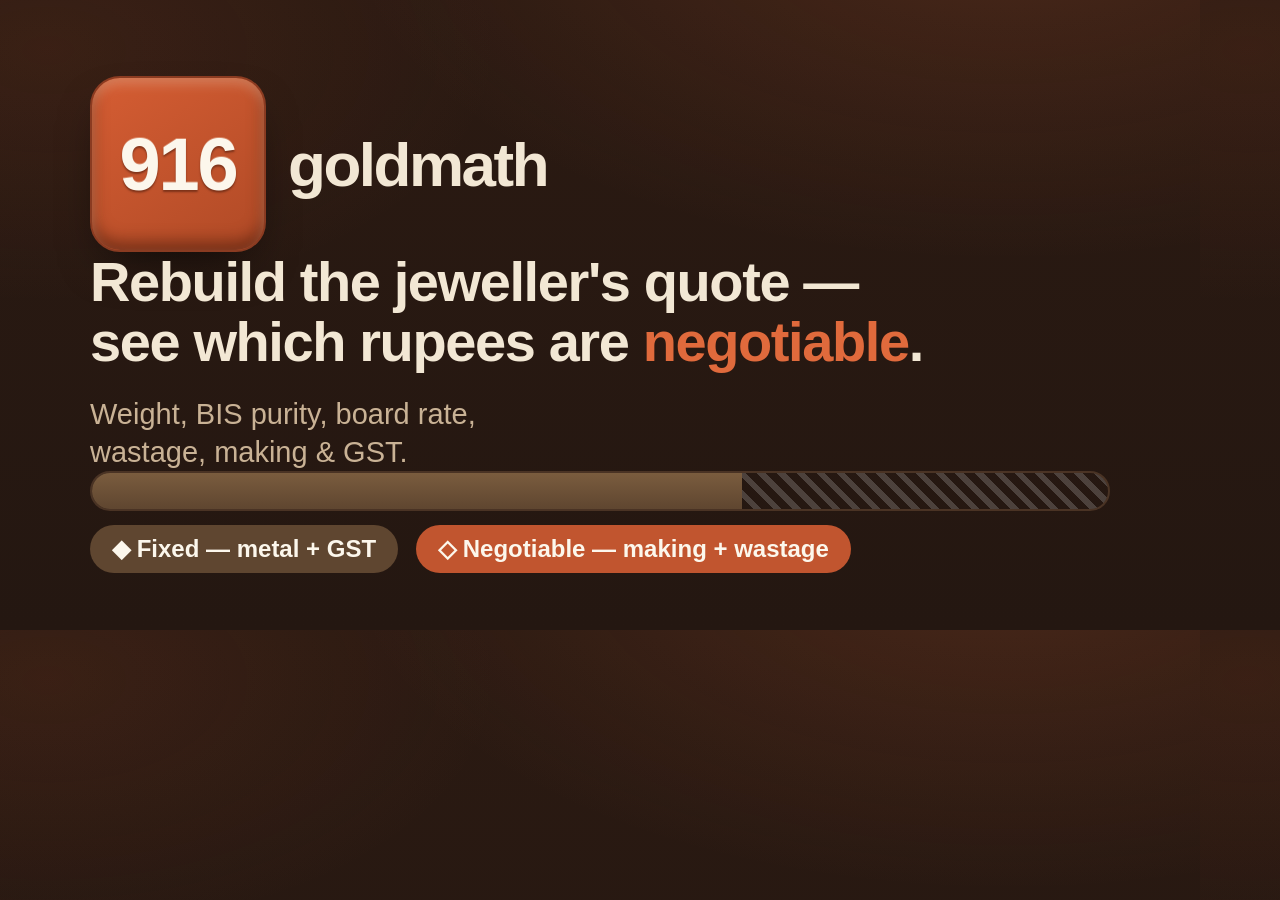
==== assets/og.html @ 1b3869f3 "goldmath: initial build Gold jewellery price calculator that rebuilds a jeweller's quote from weight" ====
<!doctype html>
<html lang="en">
<head>
<meta charset="utf-8">
<style>
  :root {
    --bg: #241711; --card: #2F1F16; --line: #4A3324;
    --ink: #F2E7D4; --soft: #C9B295;
    --accent: #E06A3C; --accent-deep: #C1552F; --fixed: #6B5136;
    --cream: #FCF7EC;
    --sans: ui-sans-serif, -apple-system, "Segoe UI", Roboto, "Noto Sans", sans-serif;
  }
  * { box-sizing: border-box; margin: 0; padding: 0; }
  html, body { width: 1200px; height: 630px; overflow: hidden; }
  body {
    position: relative; font-family: var(--sans); color: var(--ink);
    -webkit-font-smoothing: antialiased;
    background:
      radial-gradient(1100px 560px at 84% -12%, rgba(224,106,60,0.16), transparent 60%),
      radial-gradient(820px 460px at 4% 8%, rgba(193,85,47,0.10), transparent 55%),
      linear-gradient(180deg, #2b1a12 0%, #241711 100%);
  }
  .frame { position: absolute; inset: 0; padding: 76px 90px; display: flex; flex-direction: column; justify-content: space-between; }
  .brand { display: flex; align-items: center; gap: 22px; }
  .brand__word { font-size: 62px; font-weight: 800; letter-spacing: -0.04em; }

  /* the debossed hallmark punch */
  .punch {
    width: 176px; height: 176px; border-radius: 30px;
    background: linear-gradient(145deg, #d55d33, #b04a26);
    display: grid; place-items: center;
    box-shadow: inset 0 6px 12px rgba(255,220,190,0.30),
                inset 0 -8px 16px rgba(60,20,8,0.55),
                0 22px 48px -20px rgba(0,0,0,0.7);
    border: 2px solid #8A3B21;
  }
  .punch span {
    font-size: 74px; font-weight: 800; letter-spacing: -0.03em; color: var(--cream);
    text-shadow: 0 2px 2px rgba(60,20,8,0.5), 0 -1px 0 rgba(255,235,215,0.35);
  }

  .headline { max-width: 900px; }
  .headline h1 { font-size: 56px; font-weight: 800; letter-spacing: -0.025em; line-height: 1.08; }
  .headline h1 .neg { color: var(--accent); }
  .headline p { margin-top: 22px; font-size: 29px; font-weight: 500; color: var(--soft); max-width: 30ch; line-height: 1.32; }

  /* fixed / negotiable split bar */
  .splitwrap { display: flex; flex-direction: column; gap: 14px; }
  .bar { display: flex; height: 40px; border-radius: 999px; overflow: hidden; border: 2px solid var(--line); }
  .bar .fix { width: 64%; background: linear-gradient(180deg,#7a5c3e,#5f4630); }
  .bar .neg { width: 36%; background: linear-gradient(180deg,#e2703f,#c1552f);
    background-image: repeating-linear-gradient(45deg, transparent, transparent 8px, rgba(255,255,255,0.18) 8px, rgba(255,255,255,0.18) 14px); }
  .legend { display: flex; gap: 18px; }
  .tag { display: inline-flex; align-items: center; gap: 11px; font-size: 24px; font-weight: 700; padding: 10px 22px; border-radius: 999px; }
  .tag.fix { background: #5f4630; color: var(--cream); }
  .tag.neg { background: var(--accent-deep); color: var(--cream); }
</style>
</head>
<body>
  <div class="frame">
    <div class="brand">
      <div class="punch"><span>916</span></div>
      <span class="brand__word">goldmath</span>
    </div>

    <div class="headline">
      <h1>Rebuild the jeweller's quote&nbsp;—<br>see which rupees are <span class="neg">negotiable</span>.</h1>
      <p>Weight, BIS purity, board rate, wastage, making &amp; GST.</p>
    </div>

    <div class="splitwrap">
      <div class="bar"><div class="fix"></div><div class="neg"></div></div>
      <div class="legend">
        <span class="tag fix">◆ Fixed — metal + GST</span>
        <span class="tag neg">◇ Negotiable — making + wastage</span>
      </div>
    </div>
  </div>
</body>
</html>
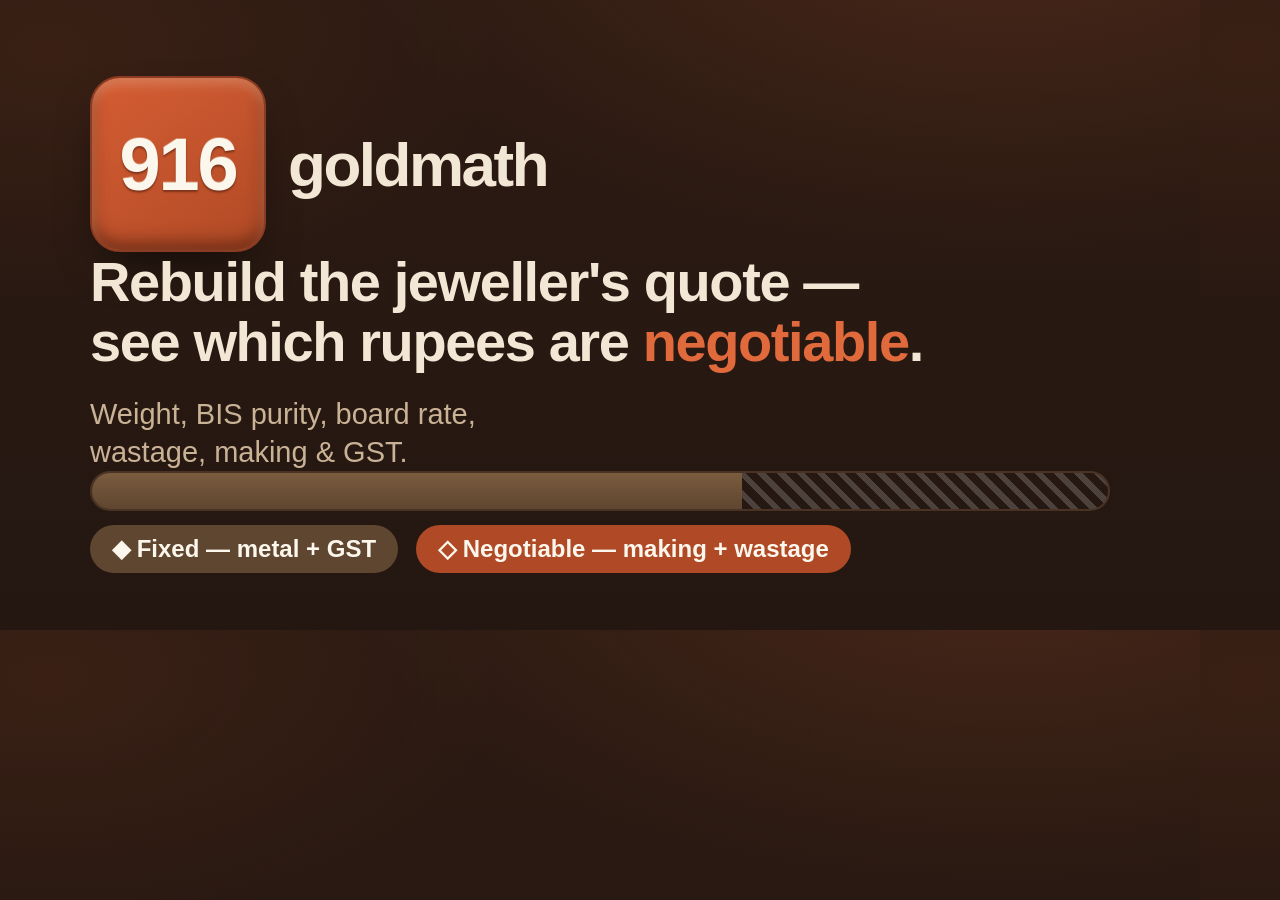
==== commit 8db8d7c4: "goldmath: review fixes - WCAG-AA: darken light-mode --accent #C1552F->#B04A26 so cream text on   ter" ====
--- a/assets/og.html
+++ b/assets/og.html
@@ -6,7 +6,7 @@
   :root {
     --bg: #241711; --card: #2F1F16; --line: #4A3324;
     --ink: #F2E7D4; --soft: #C9B295;
-    --accent: #E06A3C; --accent-deep: #C1552F; --fixed: #6B5136;
+    --accent: #E06A3C; --accent-deep: #B04A26; --fixed: #6B5136;
     --cream: #FCF7EC;
     --sans: ui-sans-serif, -apple-system, "Segoe UI", Roboto, "Noto Sans", sans-serif;
   }
